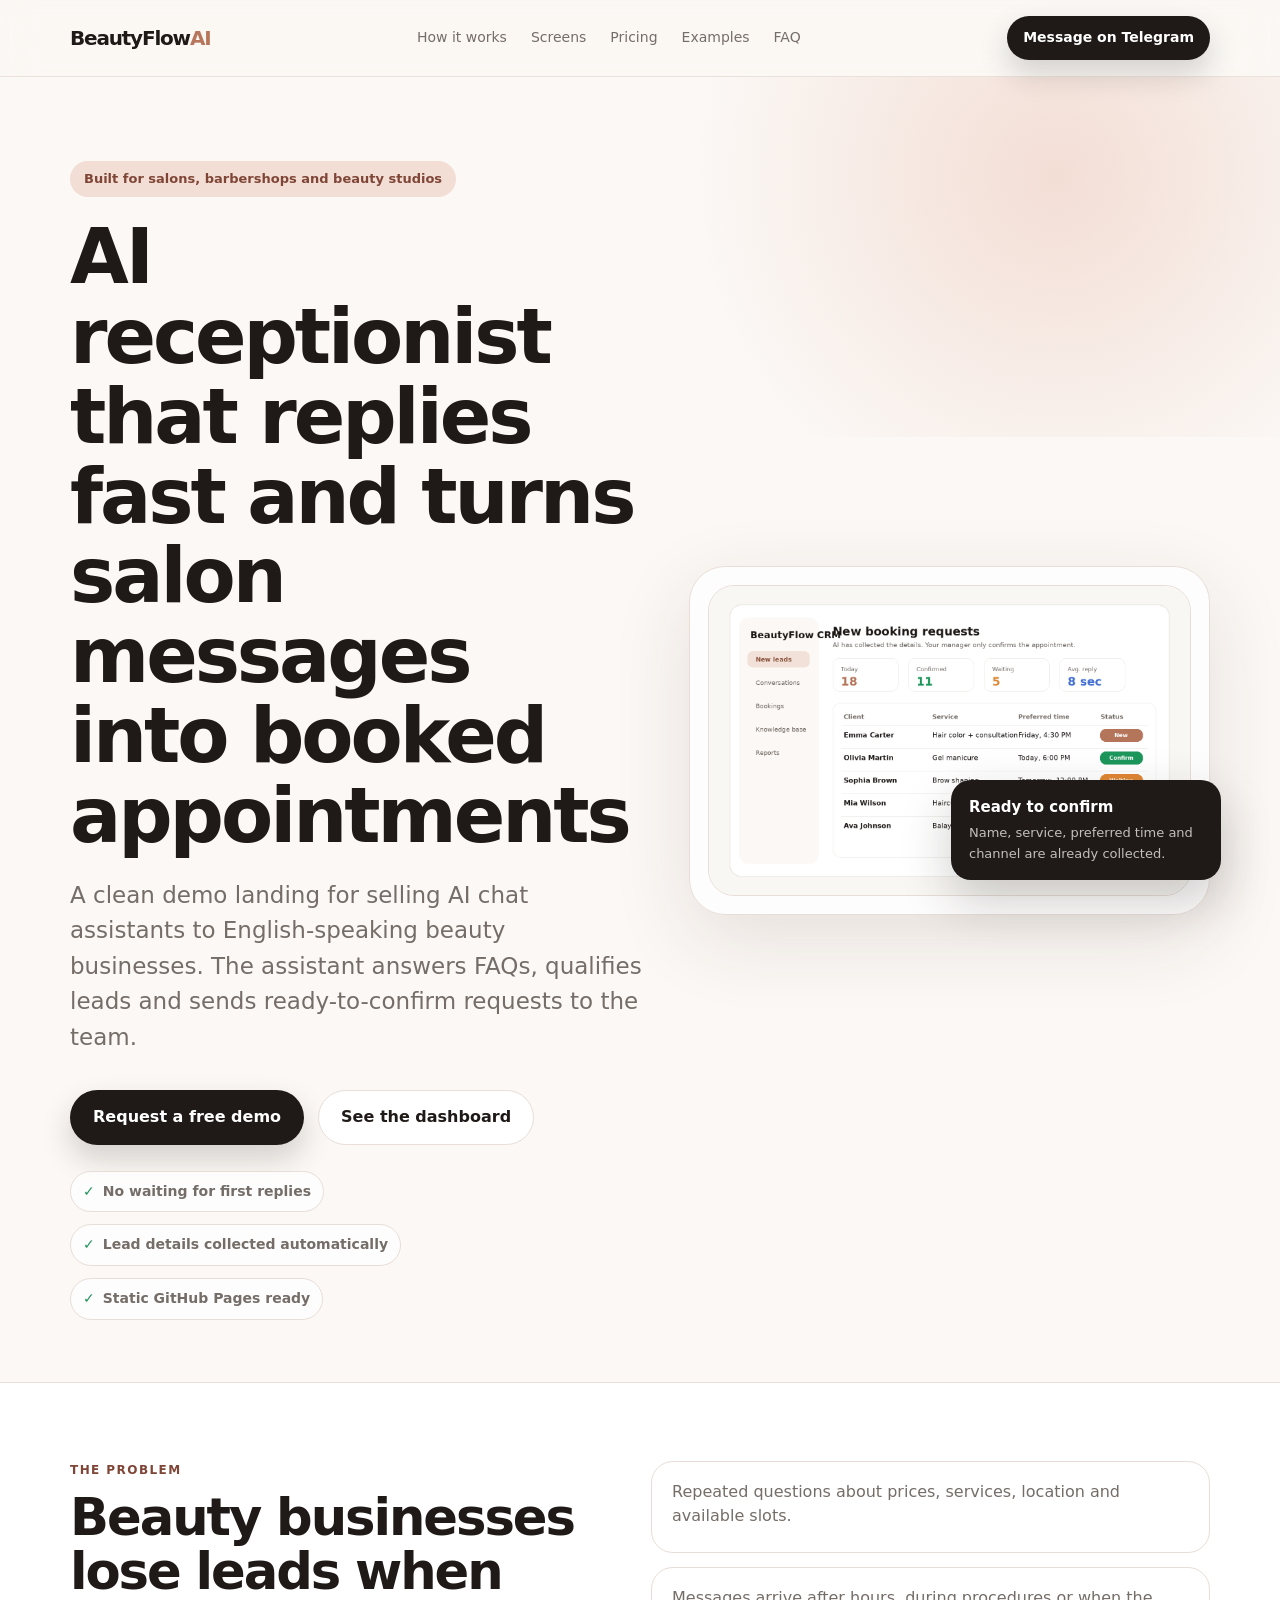
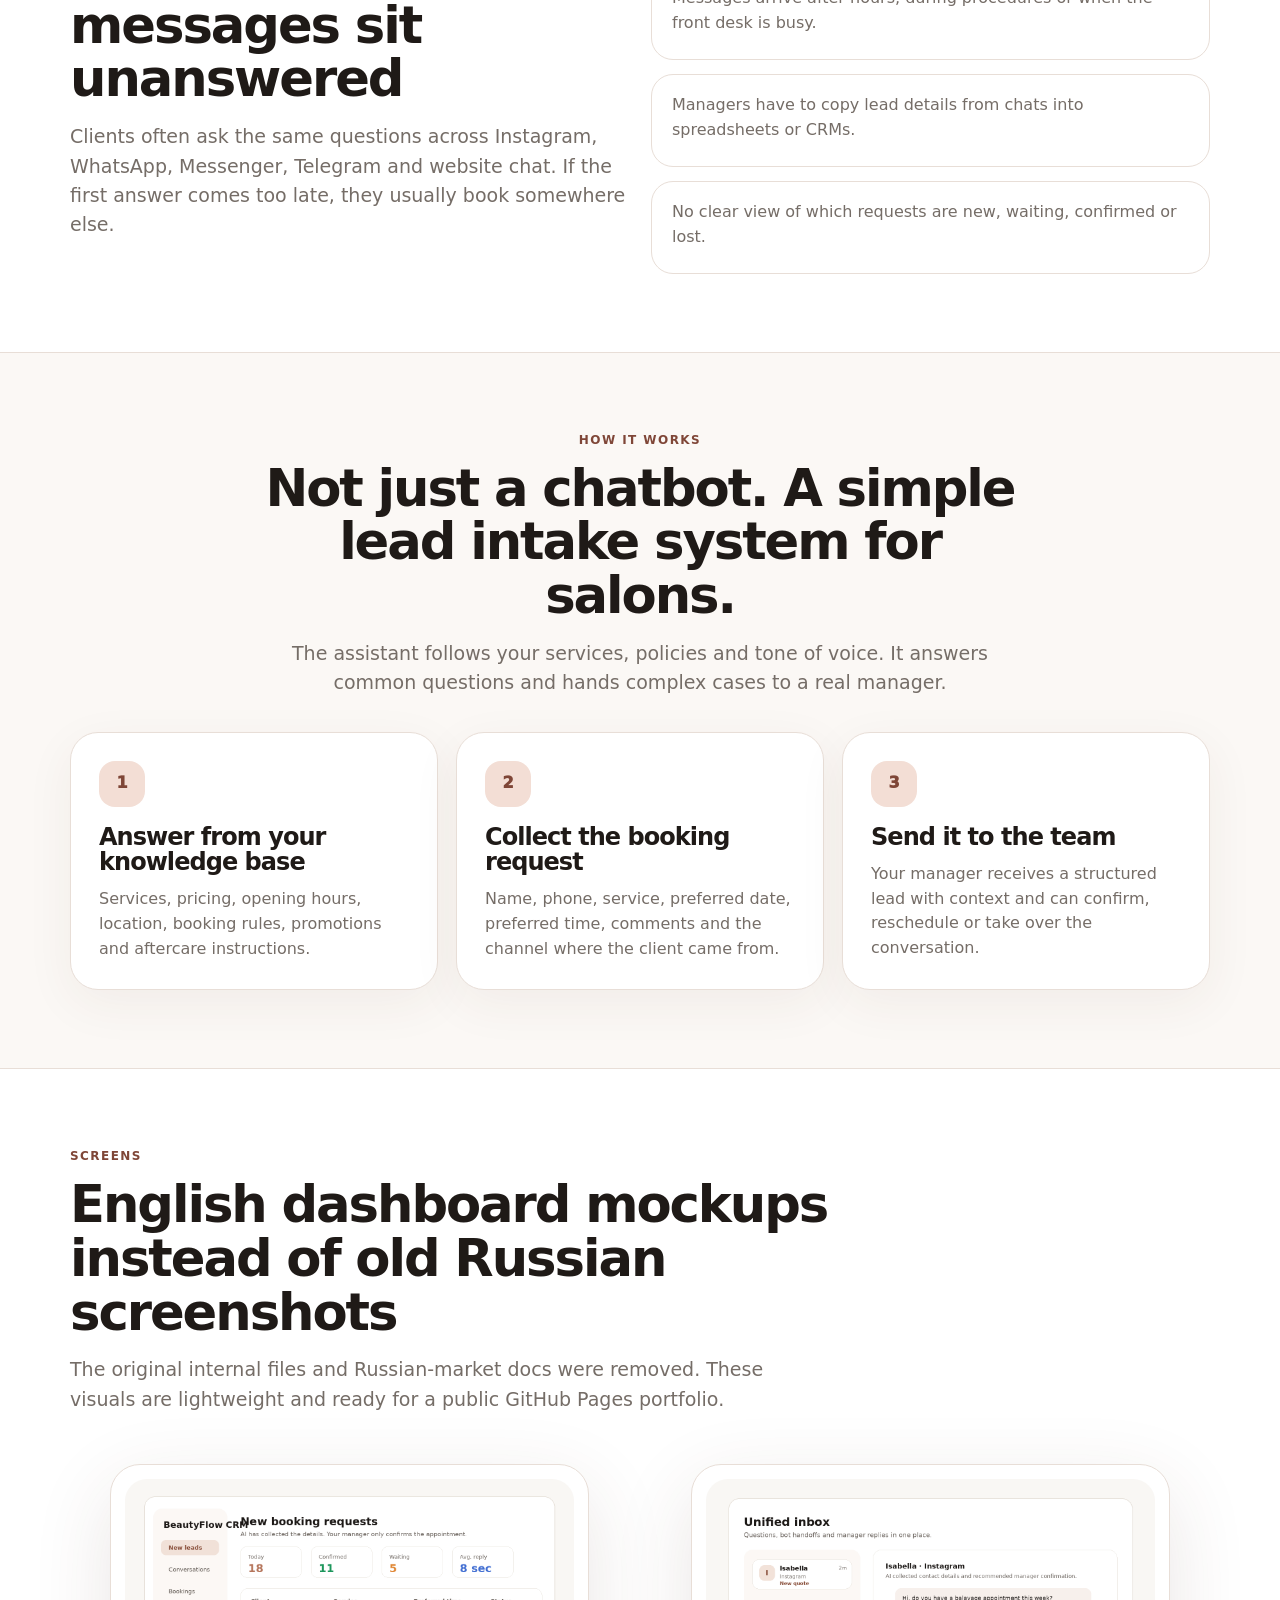
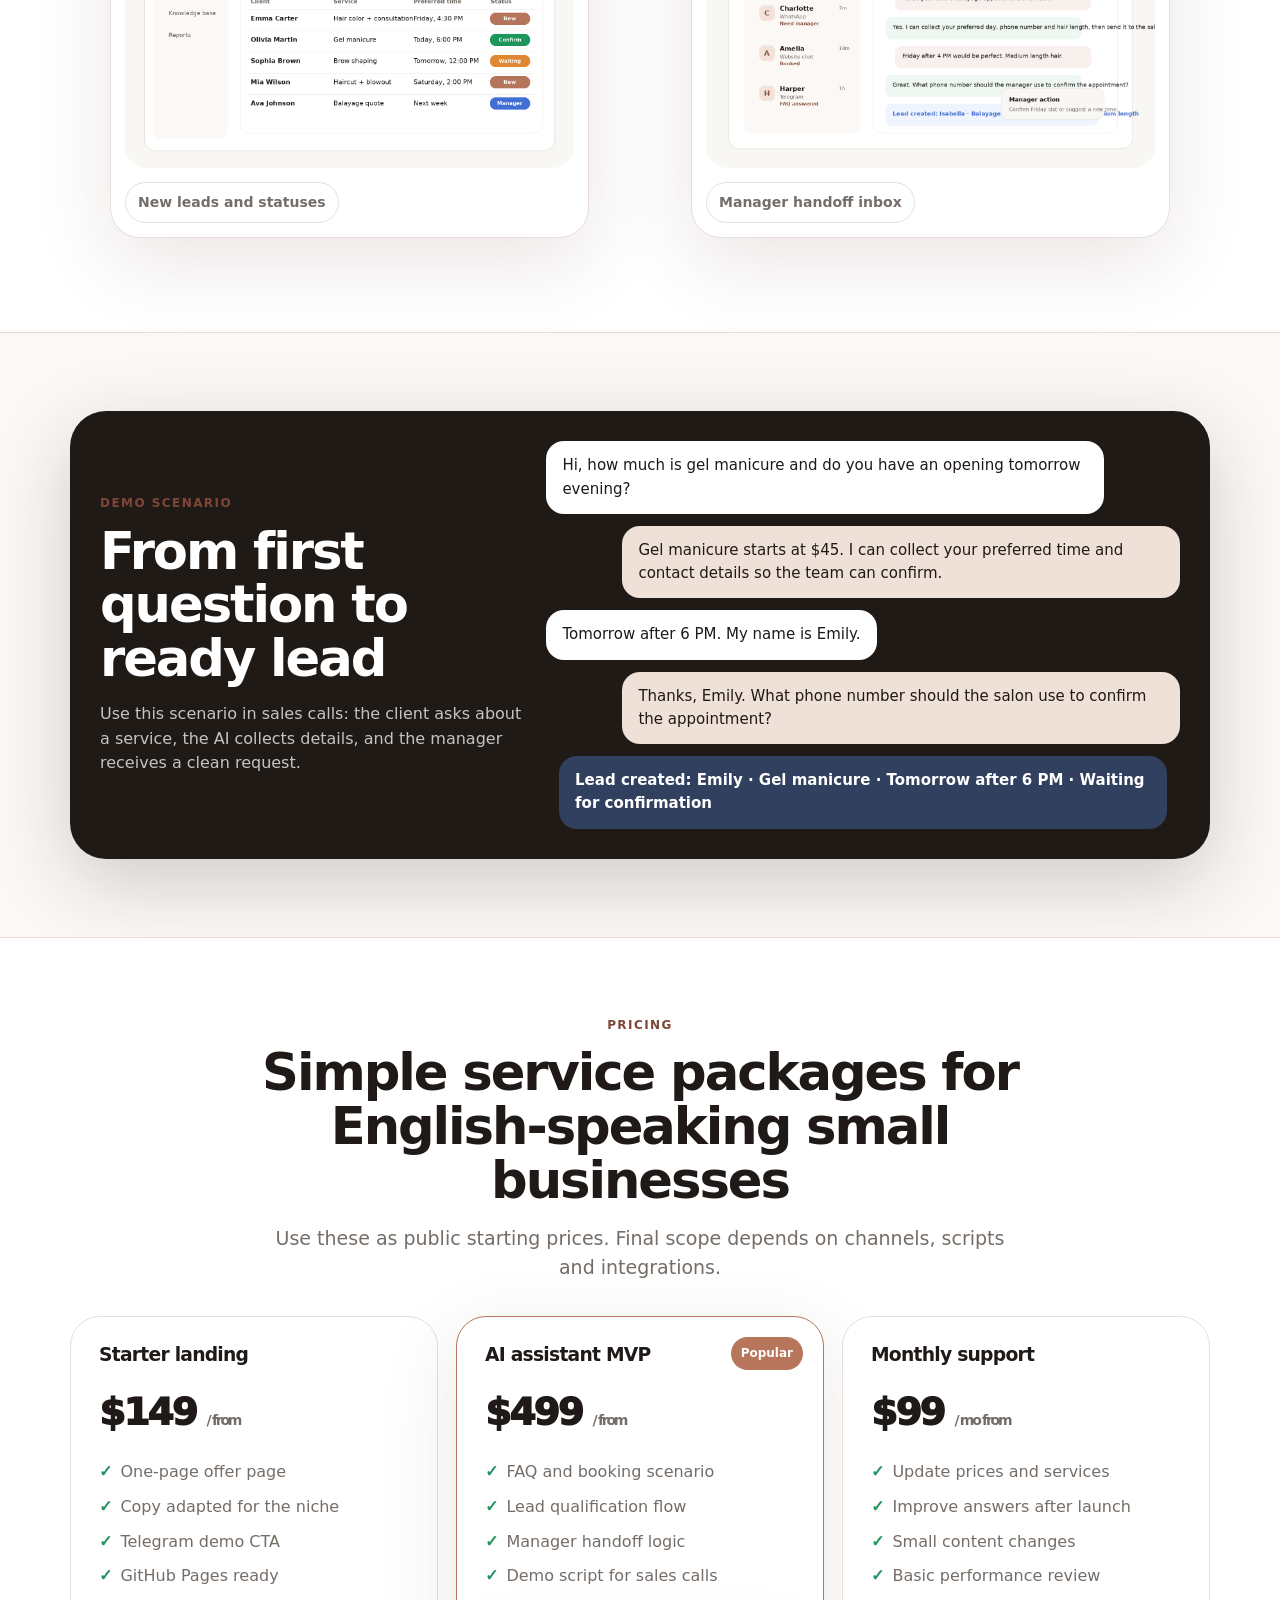
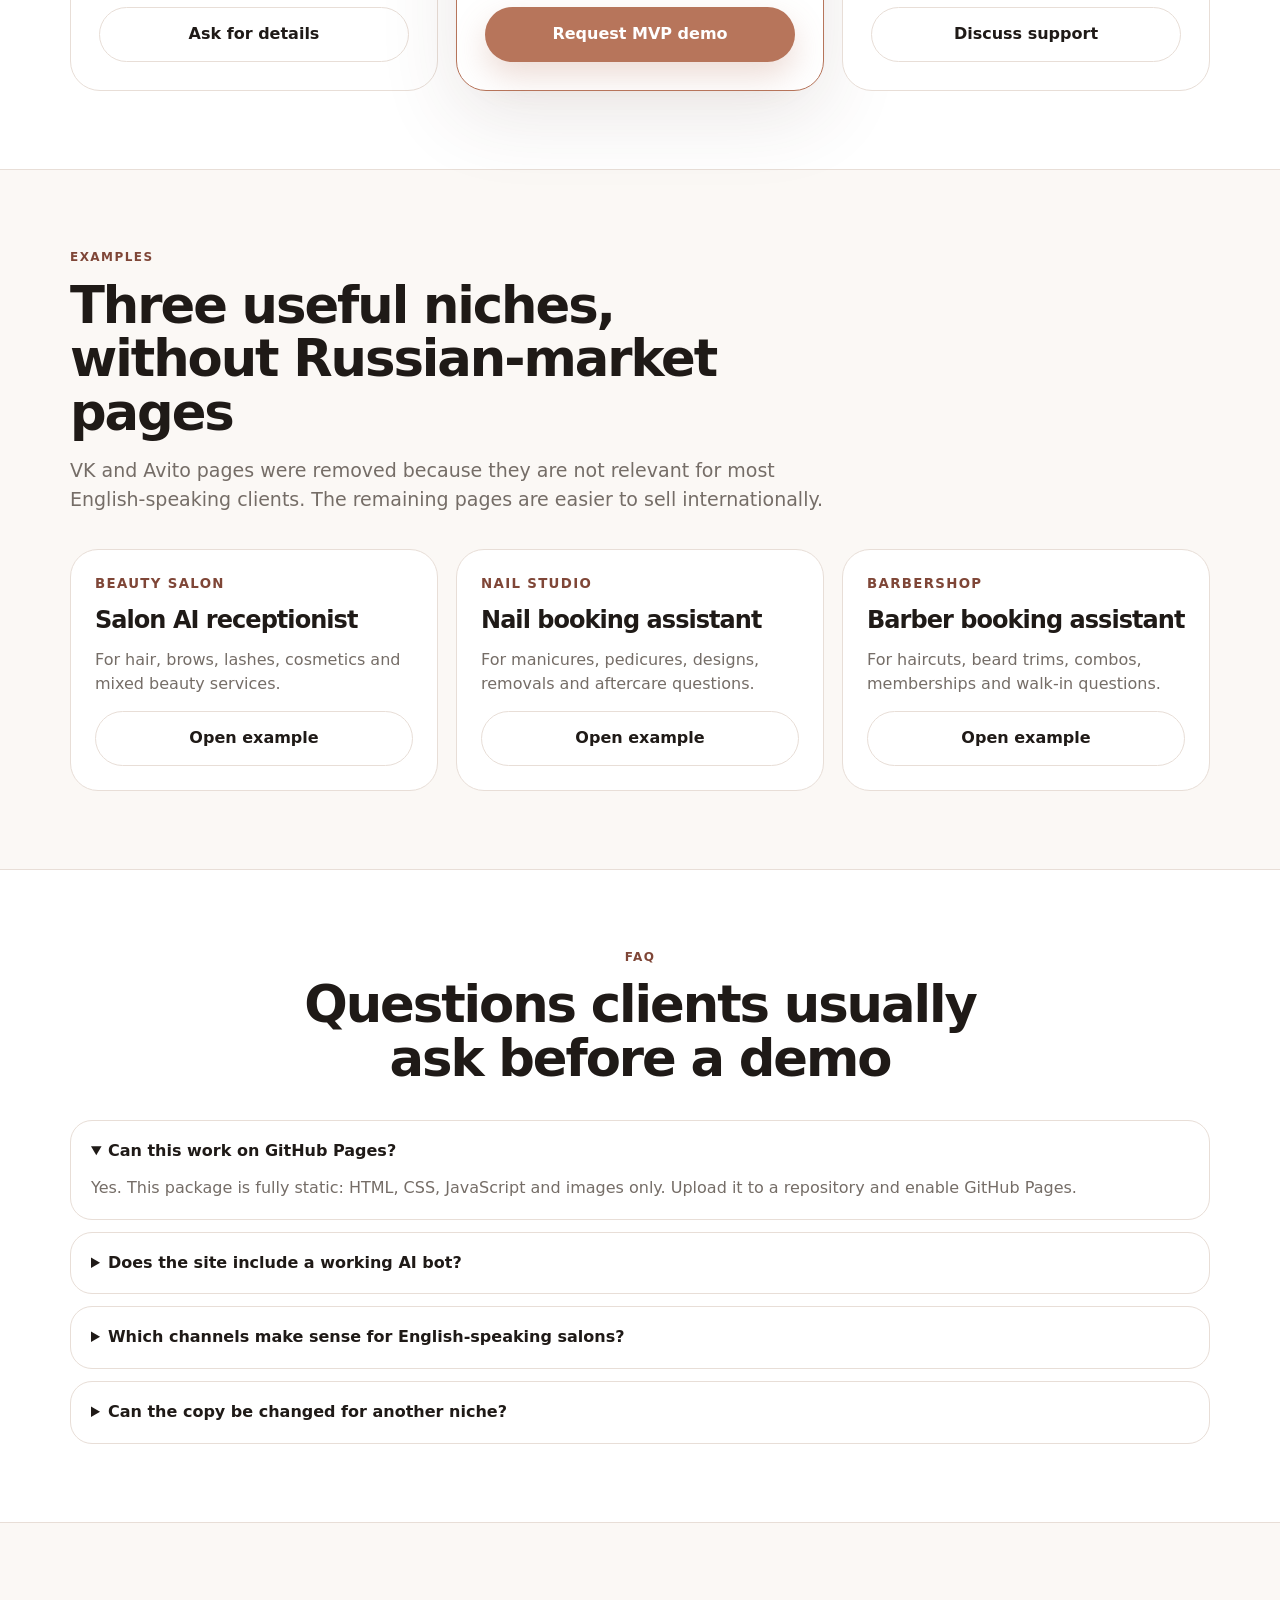
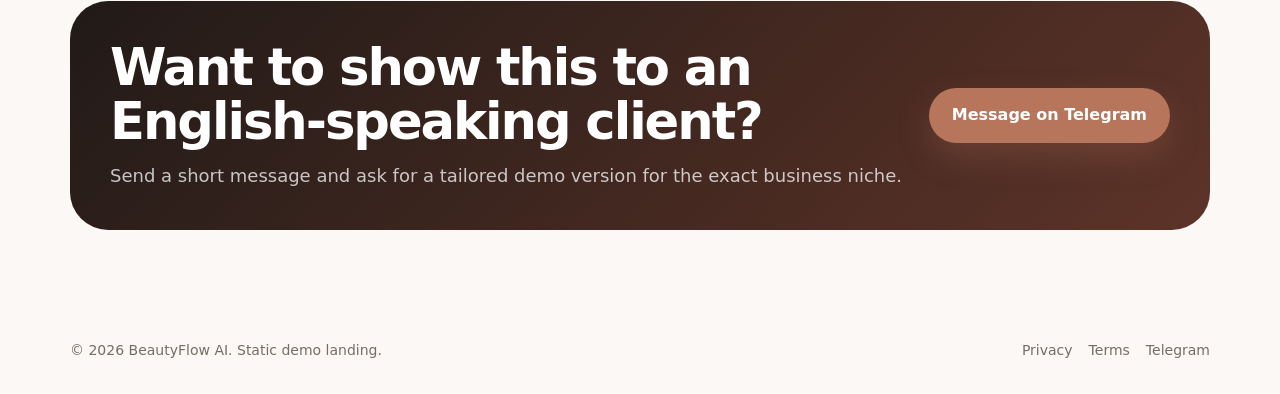
==== index.html @ d97b9e71 "Add files via upload" ====
<!doctype html>
<html lang="en">
<head>
  <meta charset="utf-8" />
  <meta name="viewport" content="width=device-width, initial-scale=1" />
  <title>AI Receptionist for Beauty Salons | BeautyFlow AI</title>
  <meta name="description" content="English landing page for an AI receptionist that replies to salon clients, collects booking details and sends structured leads to the team." />
  <meta property="og:title" content="AI Receptionist for Beauty Salons | BeautyFlow AI" />
  <meta property="og:description" content="English landing page for an AI receptionist that replies to salon clients, collects booking details and sends structured leads to the team." />
  <meta property="og:type" content="website" />
  <meta property="og:image" content="assets/dashboard-leads.png" />
  <link rel="stylesheet" href="styles.css" />
</head>
<body>
<a class="skip-link" href="#main">Skip to content</a>
<header class="site-header">
  <div class="container header-inner">
    <a class="logo" href="index.html">BeautyFlow<span>AI</span></a>
    <nav class="main-nav" data-nav aria-label="Main navigation">
      <a href="index.html#how">How it works</a>
      <a href="index.html#screens">Screens</a>
      <a href="index.html#pricing">Pricing</a>
      <a href="index.html#niches">Examples</a>
      <a href="index.html#faq">FAQ</a>
    </nav>
    <a class="button button-small button-primary" href="https://t.me/r1mans" target="_blank" rel="noreferrer">Message on Telegram</a>
    <button class="mobile-menu" type="button" data-menu-button aria-expanded="false">Menu</button>
  </div>
</header>
<main id="main">
  <section class="hero">
    <div class="container hero-grid">
      <div>
        <div class="eyebrow">Built for salons, barbershops and beauty studios</div>
        <h1>AI receptionist that replies fast and turns salon messages into booked appointments</h1>
        <p class="lead">A clean demo landing for selling AI chat assistants to English-speaking beauty businesses. The assistant answers FAQs, qualifies leads and sends ready-to-confirm requests to the team.</p>
        <div class="hero-actions">
          <a class="button button-primary" href="https://t.me/r1mans" target="_blank" rel="noreferrer">Request a free demo</a>
          <a class="button button-secondary" href="#screens">See the dashboard</a>
        </div>
        <div class="trust-row" aria-label="Key benefits">
          <span class="pill"><span class="check">✓</span> No waiting for first replies</span>
          <span class="pill"><span class="check">✓</span> Lead details collected automatically</span>
          <span class="pill"><span class="check">✓</span> Static GitHub Pages ready</span>
        </div>
      </div>
      <div class="hero-card">
        <img src="assets/dashboard-leads.png" alt="English dashboard with salon booking requests" />
        <div class="floating-note"><strong>Ready to confirm</strong><span>Name, service, preferred time and channel are already collected.</span></div>
      </div>
    </div>
  </section>

  <section class="section section-alt" id="problem">
    <div class="container grid-2">
      <div class="section-head">
        <div class="section-kicker">The problem</div>
        <h2>Beauty businesses lose leads when messages sit unanswered</h2>
        <p>Clients often ask the same questions across Instagram, WhatsApp, Messenger, Telegram and website chat. If the first answer comes too late, they usually book somewhere else.</p>
      </div>
      <ul class="problem-list">
        <li>Repeated questions about prices, services, location and available slots.</li>
        <li>Messages arrive after hours, during procedures or when the front desk is busy.</li>
        <li>Managers have to copy lead details from chats into spreadsheets or CRMs.</li>
        <li>No clear view of which requests are new, waiting, confirmed or lost.</li>
      </ul>
    </div>
  </section>

  <section class="section" id="how">
    <div class="container">
      <div class="section-head center">
        <div class="section-kicker">How it works</div>
        <h2>Not just a chatbot. A simple lead intake system for salons.</h2>
        <p>The assistant follows your services, policies and tone of voice. It answers common questions and hands complex cases to a real manager.</p>
      </div>
      <div class="grid-3">
        <article class="card"><div class="icon">1</div><h3>Answer from your knowledge base</h3><p>Services, pricing, opening hours, location, booking rules, promotions and aftercare instructions.</p></article>
        <article class="card"><div class="icon">2</div><h3>Collect the booking request</h3><p>Name, phone, service, preferred date, preferred time, comments and the channel where the client came from.</p></article>
        <article class="card"><div class="icon">3</div><h3>Send it to the team</h3><p>Your manager receives a structured lead with context and can confirm, reschedule or take over the conversation.</p></article>
      </div>
    </div>
  </section>

  <section class="section section-alt" id="screens">
    <div class="container">
      <div class="section-head">
        <div class="section-kicker">Screens</div>
        <h2>English dashboard mockups instead of old Russian screenshots</h2>
        <p>The original internal files and Russian-market docs were removed. These visuals are lightweight and ready for a public GitHub Pages portfolio.</p>
      </div>
      <div class="screens">
        <figure class="screen-card"><img src="assets/dashboard-leads.png" alt="Booking requests dashboard"><figcaption class="pill" style="margin-top:14px">New leads and statuses</figcaption></figure>
        <figure class="screen-card"><img src="assets/dashboard-inbox.png" alt="Unified inbox dashboard"><figcaption class="pill" style="margin-top:14px">Manager handoff inbox</figcaption></figure>
      </div>
    </div>
  </section>

  <section class="section">
    <div class="container demo-box">
      <div>
        <div class="section-kicker">Demo scenario</div>
        <h2>From first question to ready lead</h2>
        <p style="color:rgba(255,255,255,.74);margin-top:16px">Use this scenario in sales calls: the client asks about a service, the AI collects details, and the manager receives a clean request.</p>
      </div>
      <div class="chat" aria-label="Example conversation">
        <div class="bubble client">Hi, how much is gel manicure and do you have an opening tomorrow evening?</div>
        <div class="bubble bot">Gel manicure starts at $45. I can collect your preferred time and contact details so the team can confirm.</div>
        <div class="bubble client">Tomorrow after 6 PM. My name is Emily.</div>
        <div class="bubble bot">Thanks, Emily. What phone number should the salon use to confirm the appointment?</div>
        <div class="bubble system">Lead created: Emily · Gel manicure · Tomorrow after 6 PM · Waiting for confirmation</div>
      </div>
    </div>
  </section>

  <section class="section section-alt" id="pricing">
    <div class="container">
      <div class="section-head center"><div class="section-kicker">Pricing</div><h2>Simple service packages for English-speaking small businesses</h2><p>Use these as public starting prices. Final scope depends on channels, scripts and integrations.</p></div>
      <div class="pricing">
        <article class="price-card"><h3>Starter landing</h3><div class="price">$149 <small>/ from</small></div><ul class="feature-list"><li>One-page offer page</li><li>Copy adapted for the niche</li><li>Telegram demo CTA</li><li>GitHub Pages ready</li></ul><a class="button button-secondary" href="https://t.me/r1mans" target="_blank" rel="noreferrer">Ask for details</a></article>
        <article class="price-card featured"><span class="tag">Popular</span><h3>AI assistant MVP</h3><div class="price">$499 <small>/ from</small></div><ul class="feature-list"><li>FAQ and booking scenario</li><li>Lead qualification flow</li><li>Manager handoff logic</li><li>Demo script for sales calls</li></ul><a class="button button-accent" href="https://t.me/r1mans" target="_blank" rel="noreferrer">Request MVP demo</a></article>
        <article class="price-card"><h3>Monthly support</h3><div class="price">$99 <small>/ mo from</small></div><ul class="feature-list"><li>Update prices and services</li><li>Improve answers after launch</li><li>Small content changes</li><li>Basic performance review</li></ul><a class="button button-secondary" href="https://t.me/r1mans" target="_blank" rel="noreferrer">Discuss support</a></article>
      </div>
    </div>
  </section>

  <section class="section" id="niches">
    <div class="container">
      <div class="section-head"><div class="section-kicker">Examples</div><h2>Three useful niches, without Russian-market pages</h2><p>VK and Avito pages were removed because they are not relevant for most English-speaking clients. The remaining pages are easier to sell internationally.</p></div>
      <div class="niche-list">
        <a class="niche" href="beauty-salon-bot/"><small>Beauty salon</small><h3>Salon AI receptionist</h3><p>For hair, brows, lashes, cosmetics and mixed beauty services.</p><span class="button button-secondary">Open example</span></a>
        <a class="niche" href="manicure-bot/"><small>Nail studio</small><h3>Nail booking assistant</h3><p>For manicures, pedicures, designs, removals and aftercare questions.</p><span class="button button-secondary">Open example</span></a>
        <a class="niche" href="barbershop-bot/"><small>Barbershop</small><h3>Barber booking assistant</h3><p>For haircuts, beard trims, combos, memberships and walk-in questions.</p><span class="button button-secondary">Open example</span></a>
      </div>
    </div>
  </section>

  <section class="section section-alt" id="faq">
    <div class="container">
      <div class="section-head center"><div class="section-kicker">FAQ</div><h2>Questions clients usually ask before a demo</h2></div>
      <div class="faq">
        <details open><summary>Can this work on GitHub Pages?</summary><p>Yes. This package is fully static: HTML, CSS, JavaScript and images only. Upload it to a repository and enable GitHub Pages.</p></details>
        <details><summary>Does the site include a working AI bot?</summary><p>No. This is a public landing/demo site for selling or presenting the service. The actual bot backend should be connected separately.</p></details>
        <details><summary>Which channels make sense for English-speaking salons?</summary><p>Instagram, WhatsApp, Facebook Messenger, website chat and Telegram. Local channels can be added if a specific market needs them.</p></details>
        <details><summary>Can the copy be changed for another niche?</summary><p>Yes. The structure is ready for other appointment-based businesses such as spas, clinics, fitness studios or pet grooming.</p></details>
      </div>
    </div>
  </section>

  <section class="section" id="contact">
    <div class="container contact-card">
      <div><h2>Want to show this to an English-speaking client?</h2><p>Send a short message and ask for a tailored demo version for the exact business niche.</p></div>
      <a class="button button-accent" href="https://t.me/r1mans" target="_blank" rel="noreferrer">Message on Telegram</a>
    </div>
  </section>
</main>
<footer class="site-footer">
  <div class="container footer-inner">
    <div>© 2026 BeautyFlow AI. Static demo landing.</div>
    <nav class="footer-links" aria-label="Footer navigation">
      <a href="privacy.html">Privacy</a>
      <a href="terms.html">Terms</a>
      <a href="https://t.me/r1mans" target="_blank" rel="noreferrer">Telegram</a>
    </nav>
  </div>
</footer>
<button class="back-top" type="button" data-back-top aria-label="Back to top">↑</button>
<script src="script.js"></script>
</body>
</html>
---- styles.css ----
/* BeautyFlow AI — static GitHub Pages version */
:root{
  --bg:#fbf8f5;
  --paper:#ffffff;
  --paper-soft:#fff7f2;
  --ink:#1f1a17;
  --muted:#756d67;
  --line:#e8ded7;
  --accent:#b7755b;
  --accent-dark:#7f4637;
  --accent-soft:#f3ded5;
  --green:#23945f;
  --blue:#416ed2;
  --shadow:0 24px 80px rgba(80,52,38,.12);
  --radius:28px;
  --container:1140px;
}
*{box-sizing:border-box}
html{scroll-behavior:smooth}
body{margin:0;font-family:Inter,ui-sans-serif,system-ui,-apple-system,BlinkMacSystemFont,"Segoe UI",Arial,sans-serif;background:var(--bg);color:var(--ink);line-height:1.55;text-rendering:optimizeLegibility}
a{color:inherit;text-decoration:none} img{max-width:100%;display:block} p{margin:0} h1,h2,h3{margin:0;line-height:1.05;letter-spacing:-.04em} ul{margin:0;padding:0;list-style:none}.container{width:min(var(--container),calc(100% - 40px));margin:0 auto}.skip-link{position:absolute;left:-999px;top:12px;background:var(--ink);color:#fff;padding:10px 14px;border-radius:12px;z-index:100}.skip-link:focus{left:16px}.site-header{position:sticky;top:0;z-index:50;background:rgba(251,248,245,.82);backdrop-filter:blur(16px);border-bottom:1px solid rgba(232,222,215,.9)}.header-inner{height:76px;display:flex;align-items:center;justify-content:space-between;gap:20px}.logo{font-weight:900;font-size:20px;letter-spacing:-.06em}.logo span{color:var(--accent)}.main-nav{display:flex;align-items:center;gap:24px;color:var(--muted);font-size:14px}.main-nav a:hover{color:var(--ink)}.button{display:inline-flex;align-items:center;justify-content:center;gap:9px;border-radius:999px;padding:14px 22px;font-weight:800;border:1px solid transparent;transition:.2s ease;cursor:pointer;white-space:nowrap}.button-primary{background:var(--ink);color:#fff;box-shadow:0 14px 30px rgba(31,26,23,.18)}.button-primary:hover{transform:translateY(-2px);box-shadow:0 18px 40px rgba(31,26,23,.22)}.button-secondary{background:var(--paper);color:var(--ink);border-color:var(--line)}.button-secondary:hover{border-color:#d5c5ba;transform:translateY(-2px)}.button-accent{background:var(--accent);color:#fff;box-shadow:0 14px 32px rgba(183,117,91,.25)}.button-accent:hover{transform:translateY(-2px);box-shadow:0 18px 42px rgba(183,117,91,.3)}.button-small{padding:10px 15px;font-size:14px}.mobile-menu{display:none;background:none;border:0;font-weight:800;color:var(--ink)}.hero{padding:84px 0 62px;position:relative;overflow:hidden}.hero:before{content:"";position:absolute;inset:-160px -20% auto 45%;height:520px;background:radial-gradient(circle,var(--accent-soft),transparent 66%);z-index:-1}.hero-grid{display:grid;grid-template-columns:1.05fr .95fr;gap:44px;align-items:center}.eyebrow{display:inline-flex;align-items:center;gap:8px;padding:8px 14px;border-radius:999px;background:var(--accent-soft);color:var(--accent-dark);font-weight:850;font-size:13px;margin-bottom:20px}.hero h1{font-size:clamp(42px,6vw,76px);max-width:860px}.hero h1 em{font-style:normal;color:var(--accent)}.lead{font-size:clamp(18px,2.1vw,23px);color:var(--muted);margin-top:22px;max-width:680px}.hero-actions{display:flex;gap:14px;flex-wrap:wrap;margin-top:34px}.trust-row{display:flex;gap:12px;flex-wrap:wrap;margin-top:26px}.pill{display:inline-flex;align-items:center;gap:8px;padding:9px 12px;border-radius:999px;background:rgba(255,255,255,.8);border:1px solid var(--line);color:var(--muted);font-size:14px;font-weight:700}.check{color:var(--green);font-weight:900}.hero-card{background:rgba(255,255,255,.78);border:1px solid var(--line);border-radius:36px;box-shadow:var(--shadow);padding:18px;position:relative}.hero-card img{border-radius:26px;border:1px solid var(--line)}.floating-note{position:absolute;right:-12px;bottom:34px;background:var(--ink);color:#fff;padding:16px 18px;border-radius:20px;box-shadow:0 20px 50px rgba(31,26,23,.22);max-width:270px}.floating-note strong{display:block;font-size:15px;margin-bottom:4px}.floating-note span{display:block;font-size:13px;color:rgba(255,255,255,.72)}.section{padding:78px 0}.section-alt{background:#fff;border-block:1px solid var(--line)}.section-head{max-width:760px;margin-bottom:34px}.section-head.center{text-align:center;margin-left:auto;margin-right:auto}.section-kicker{font-weight:900;color:var(--accent-dark);text-transform:uppercase;letter-spacing:.12em;font-size:12px;margin-bottom:12px}.section h2{font-size:clamp(32px,4vw,52px)}.section-head p{color:var(--muted);font-size:19px;margin-top:16px}.grid-3{display:grid;grid-template-columns:repeat(3,1fr);gap:18px}.grid-2{display:grid;grid-template-columns:repeat(2,1fr);gap:22px}.card{background:var(--paper);border:1px solid var(--line);border-radius:var(--radius);padding:28px;box-shadow:0 14px 50px rgba(80,52,38,.06)}.card h3{font-size:24px;margin-bottom:12px}.card p{color:var(--muted)}.icon{width:46px;height:46px;border-radius:16px;background:var(--accent-soft);display:grid;place-items:center;color:var(--accent-dark);font-weight:950;margin-bottom:18px}.problem-list{display:grid;gap:14px}.problem-list li{background:rgba(255,255,255,.75);border:1px solid var(--line);border-radius:22px;padding:18px 20px;color:var(--muted)}.steps{counter-reset:step;display:grid;gap:16px}.step{counter-increment:step;display:grid;grid-template-columns:58px 1fr;gap:18px;align-items:start;background:#fff;border:1px solid var(--line);border-radius:26px;padding:22px}.step:before{content:counter(step,decimal-leading-zero);width:58px;height:58px;border-radius:20px;background:var(--ink);color:#fff;display:grid;place-items:center;font-weight:900}.screens{display:grid;grid-template-columns:1fr 1fr;gap:22px}.screen-card{background:#fff;border:1px solid var(--line);border-radius:30px;padding:14px;box-shadow:var(--shadow)}.screen-card img{border-radius:22px}.demo-box{background:#201a17;color:#fff;border-radius:36px;padding:30px;display:grid;grid-template-columns:.8fr 1.2fr;gap:24px;align-items:center;box-shadow:0 24px 80px rgba(31,26,23,.2)}.chat{display:grid;gap:12px}.bubble{max-width:88%;padding:13px 16px;border-radius:18px;font-size:15px}.bubble.client{background:#fff;color:var(--ink);justify-self:start}.bubble.bot{background:#efe0d8;color:var(--ink);justify-self:end}.bubble.system{background:#32405f;color:#fff;justify-self:center;max-width:96%;font-weight:800}.pricing{display:grid;grid-template-columns:repeat(3,1fr);gap:18px}.price-card{position:relative;background:#fff;border:1px solid var(--line);border-radius:30px;padding:28px;display:flex;flex-direction:column;gap:18px}.price-card.featured{border-color:var(--accent);box-shadow:var(--shadow)}.tag{position:absolute;top:20px;right:20px;background:var(--accent);color:#fff;border-radius:999px;padding:7px 10px;font-size:12px;font-weight:900}.price{font-size:38px;font-weight:950;letter-spacing:-.06em}.price small{font-size:14px;color:var(--muted);font-weight:800}.feature-list{display:grid;gap:10px;color:var(--muted)}.feature-list li{display:flex;gap:8px}.feature-list li:before{content:"✓";font-weight:950;color:var(--green)}.niche-list{display:grid;grid-template-columns:repeat(3,1fr);gap:18px}.niche{padding:24px;border-radius:28px;background:#fff;border:1px solid var(--line);display:flex;flex-direction:column;gap:14px}.niche small{color:var(--accent-dark);font-weight:900;text-transform:uppercase;letter-spacing:.1em}.niche h3{font-size:24px}.niche p{color:var(--muted);flex:1}.faq{display:grid;gap:12px}.faq details{background:#fff;border:1px solid var(--line);border-radius:22px;padding:18px 20px}.faq summary{font-weight:900;cursor:pointer}.faq p{color:var(--muted);margin-top:12px}.contact-card{background:linear-gradient(135deg,#211a17,#5d3328);color:#fff;border-radius:38px;padding:40px;display:grid;grid-template-columns:1fr auto;gap:24px;align-items:center;overflow:hidden}.contact-card p{color:rgba(255,255,255,.74);margin-top:14px;font-size:18px}.site-footer{padding:32px 0;color:var(--muted);font-size:14px}.footer-inner{display:flex;justify-content:space-between;gap:20px;flex-wrap:wrap}.footer-links{display:flex;gap:16px;flex-wrap:wrap}.back-top{position:fixed;right:18px;bottom:18px;width:44px;height:44px;border-radius:50%;background:var(--ink);color:#fff;border:0;display:none;place-items:center;font-weight:900;box-shadow:0 10px 28px rgba(31,26,23,.22);cursor:pointer}.back-top.is-visible{display:grid}.subpage-hero{padding:74px 0 50px}.subpage-grid{display:grid;grid-template-columns:1fr .9fr;gap:42px;align-items:center}.breadcrumbs{display:flex;gap:8px;align-items:center;color:var(--muted);font-size:14px;margin-bottom:18px}.breadcrumbs a{color:var(--accent-dark);font-weight:800}.metric-row{display:grid;grid-template-columns:repeat(3,1fr);gap:14px;margin-top:28px}.metric{background:#fff;border:1px solid var(--line);border-radius:22px;padding:18px}.metric strong{display:block;font-size:28px}.metric span{color:var(--muted);font-size:14px}.legal-document{max-width:850px;background:#fff;border:1px solid var(--line);border-radius:28px;margin:48px auto;padding:36px}.legal-document h1{font-size:42px;margin-bottom:18px}.legal-document h2{font-size:24px;margin-top:26px;margin-bottom:10px}.legal-document p,.legal-document li{color:var(--muted);margin-bottom:12px}.legal-document ul{list-style:disc;padding-left:22px}@media (max-width:900px){.main-nav{display:none;position:absolute;left:20px;right:20px;top:76px;background:#fff;border:1px solid var(--line);border-radius:24px;padding:18px;box-shadow:var(--shadow);flex-direction:column;align-items:flex-start}.main-nav.is-open{display:flex}.mobile-menu{display:block}.hero-grid,.subpage-grid,.demo-box,.contact-card{grid-template-columns:1fr}.grid-3,.pricing,.niche-list{grid-template-columns:1fr}.grid-2,.screens{grid-template-columns:1fr}.header-inner{height:68px}.floating-note{position:static;margin-top:14px;max-width:none}.metric-row{grid-template-columns:1fr}}@media (max-width:560px){.container{width:min(100% - 28px,var(--container))}.hero{padding-top:58px}.hero-actions,.button{width:100%}.button{padding:14px 18px}.section{padding:58px 0}.card,.price-card,.contact-card{padding:22px}.step{grid-template-columns:1fr}.step:before{width:46px;height:46px}.hero h1{font-size:40px}.contact-card{border-radius:28px}}
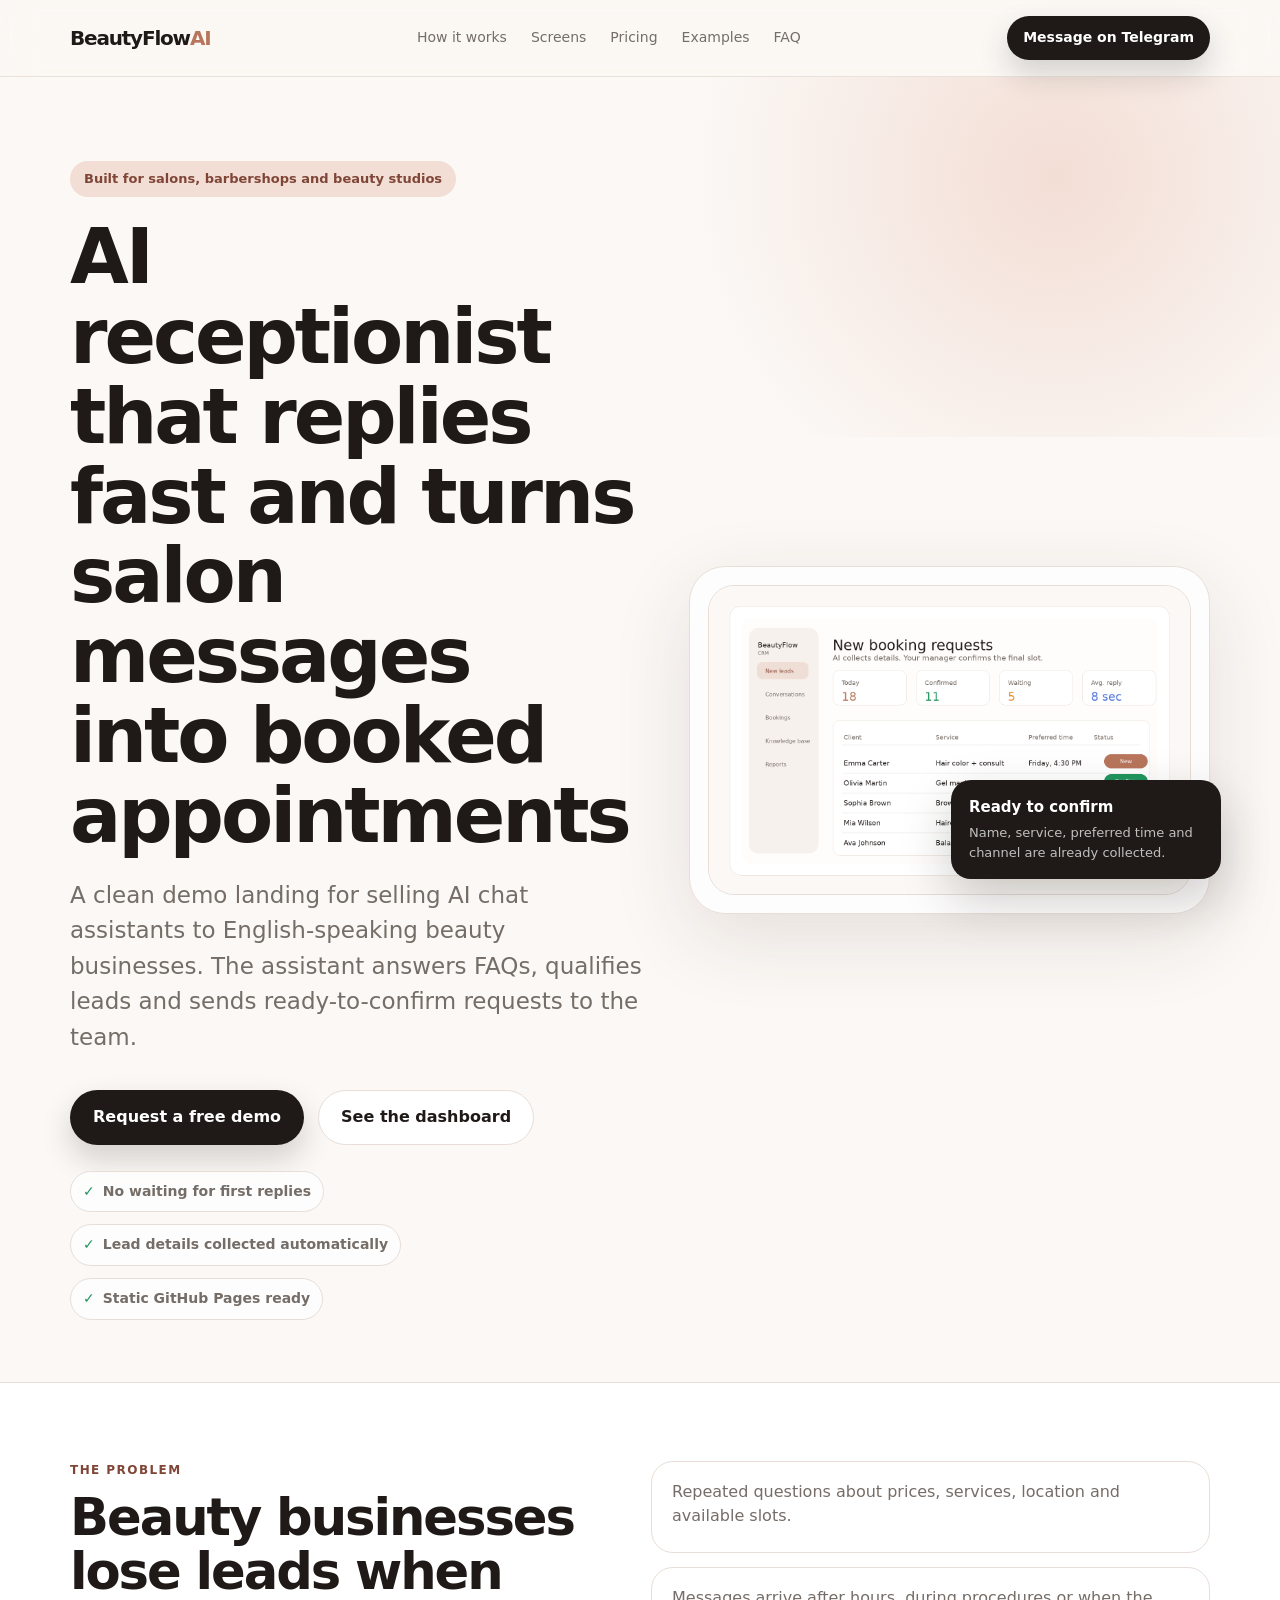
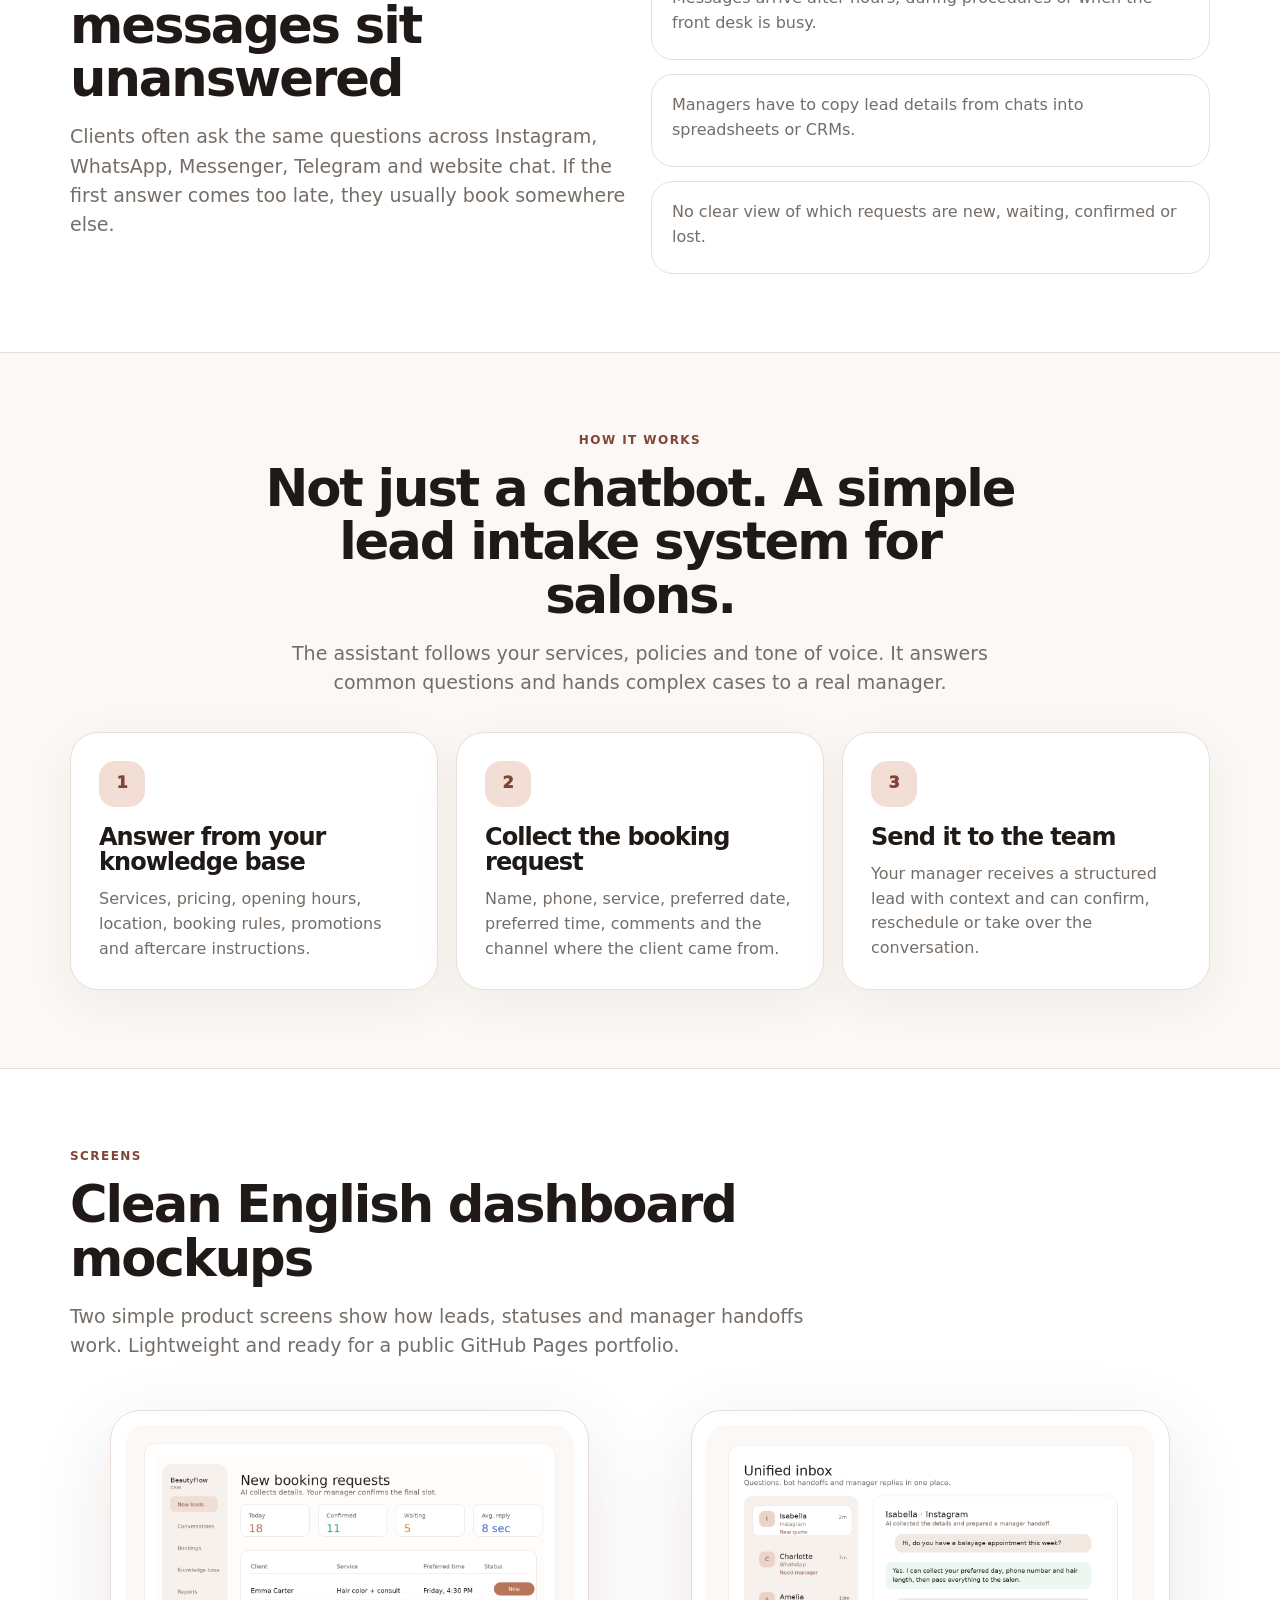
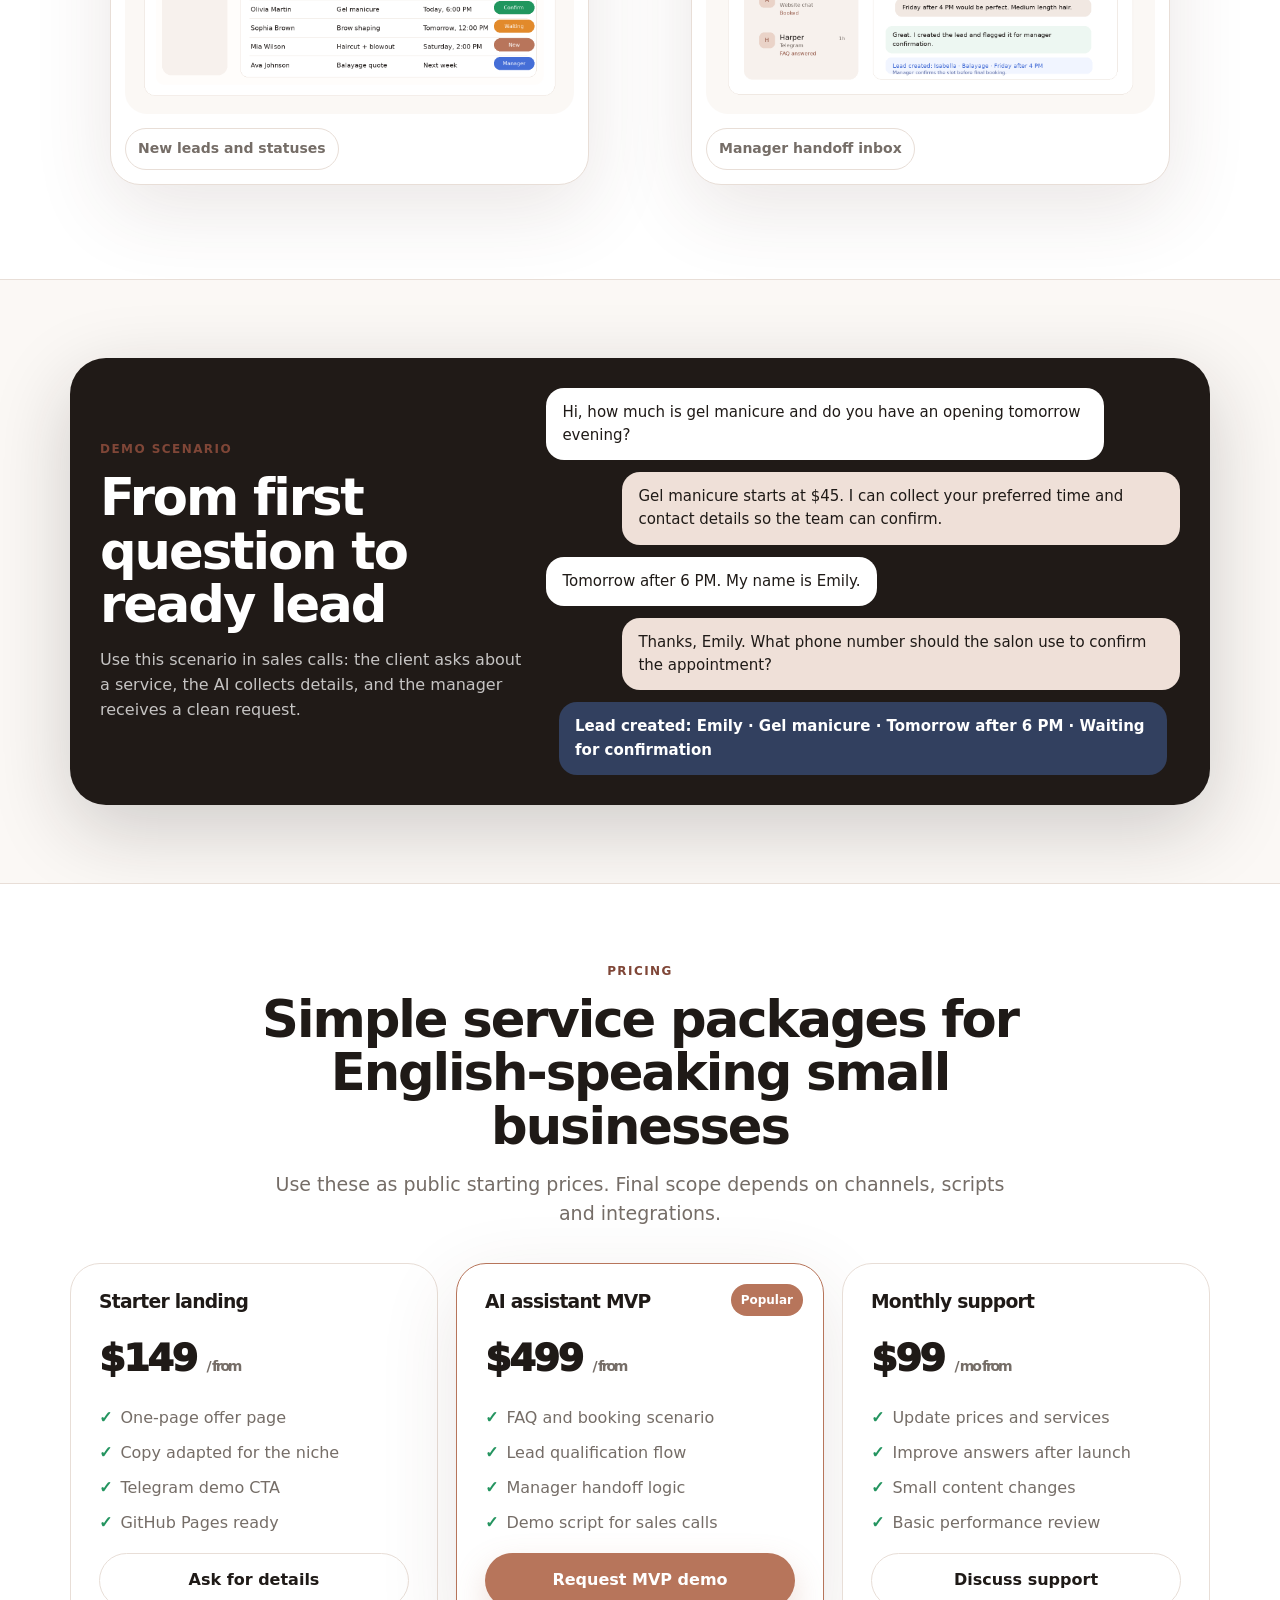
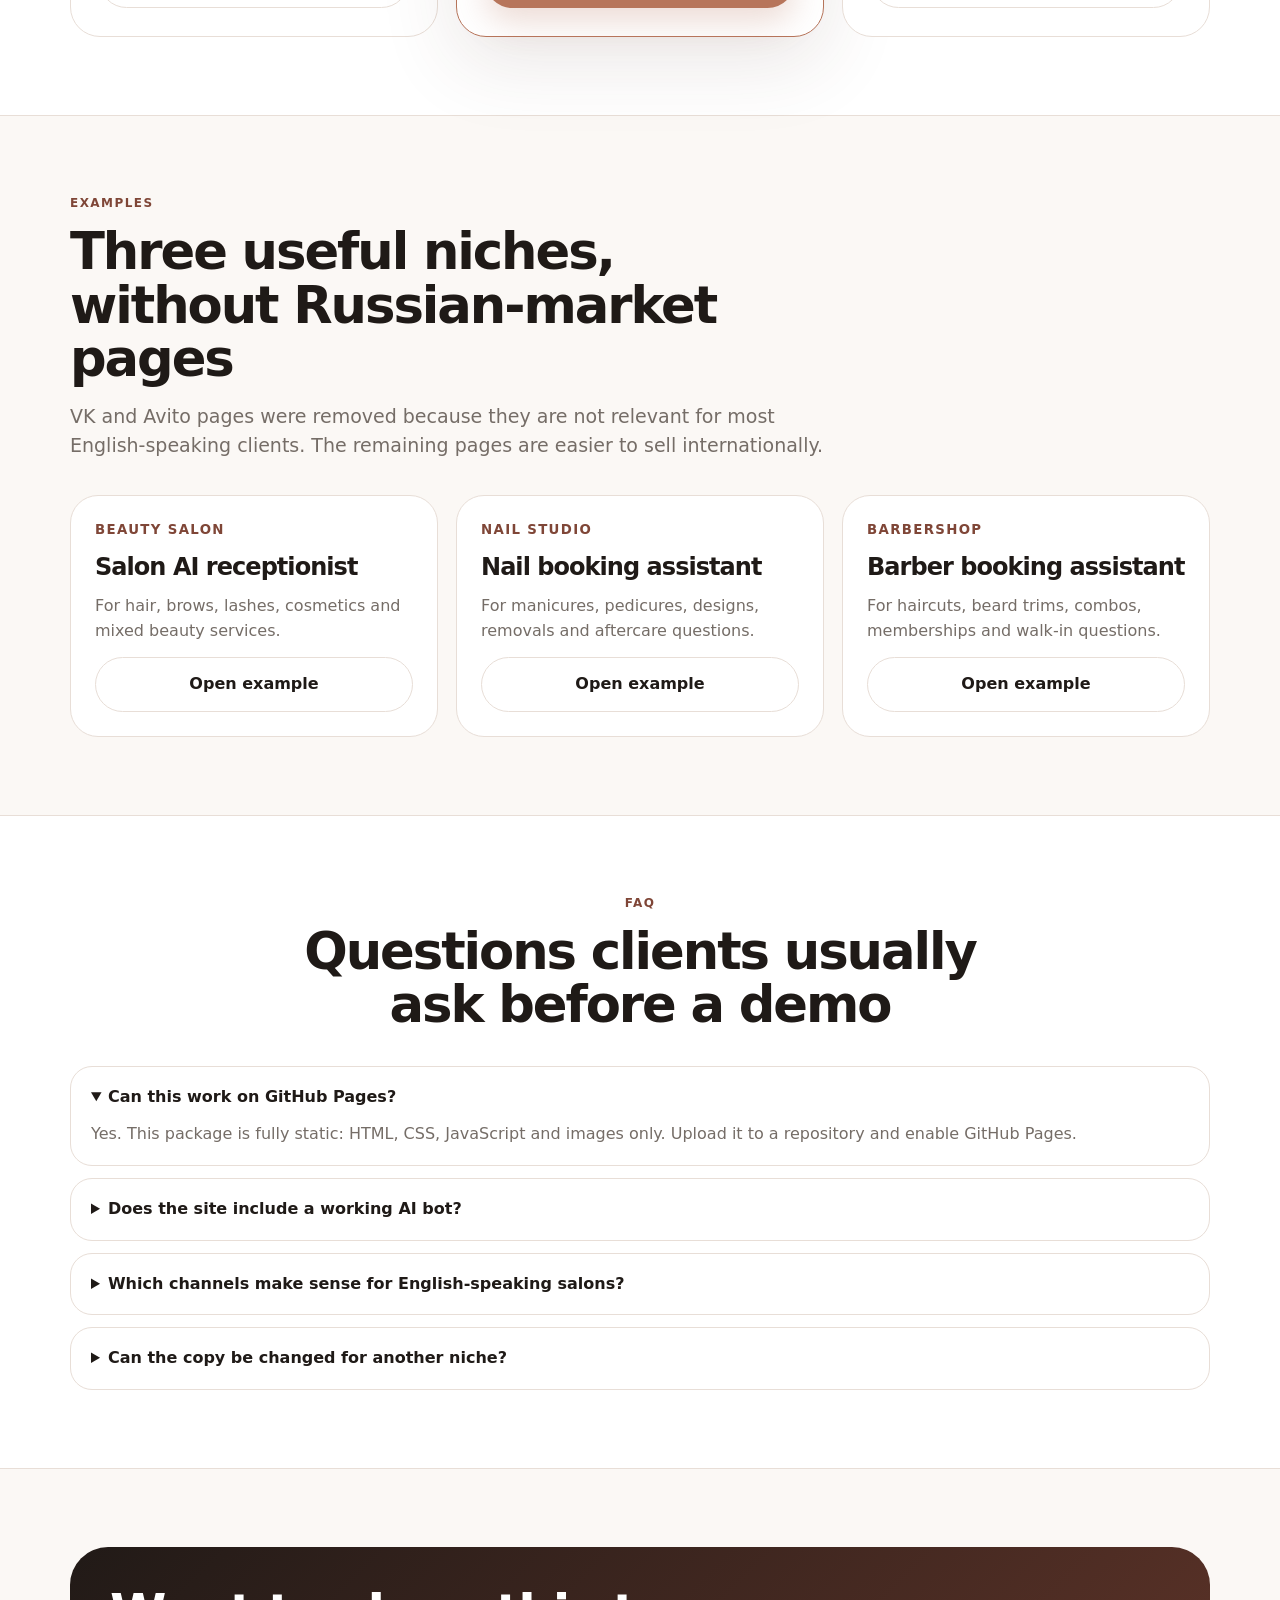
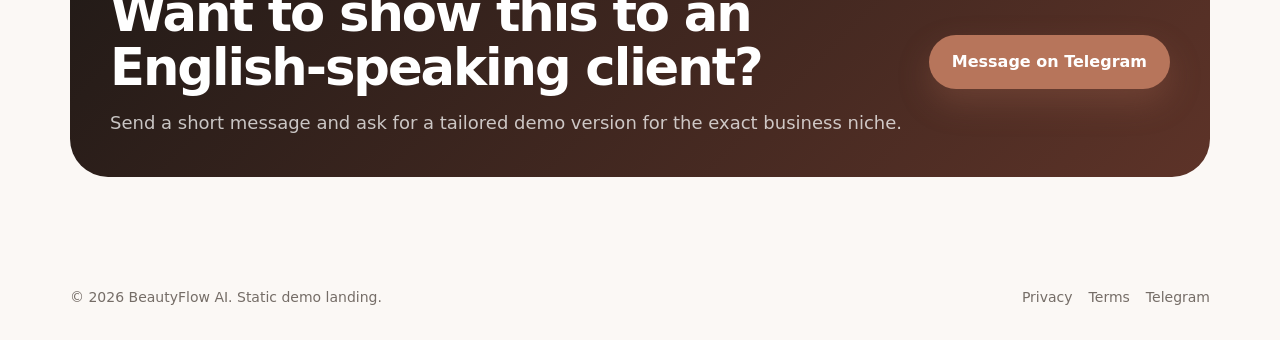
==== commit b0471d29: "Add files via upload" ====
--- a/index.html
+++ b/index.html
@@ -8,7 +8,7 @@
   <meta property="og:title" content="AI Receptionist for Beauty Salons | BeautyFlow AI" />
   <meta property="og:description" content="English landing page for an AI receptionist that replies to salon clients, collects booking details and sends structured leads to the team." />
   <meta property="og:type" content="website" />
-  <meta property="og:image" content="assets/dashboard-leads.png" />
+  <meta property="og:image" content="assets/dashboard-leads.png?v=4" />
   <link rel="stylesheet" href="styles.css" />
 </head>
 <body>
@@ -45,7 +45,7 @@
         </div>
       </div>
       <div class="hero-card">
-        <img src="assets/dashboard-leads.png" alt="English dashboard with salon booking requests" />
+        <img src="assets/dashboard-leads.png?v=4" alt="English dashboard with salon booking requests" />
         <div class="floating-note"><strong>Ready to confirm</strong><span>Name, service, preferred time and channel are already collected.</span></div>
       </div>
     </div>
@@ -86,12 +86,12 @@
     <div class="container">
       <div class="section-head">
         <div class="section-kicker">Screens</div>
-        <h2>English dashboard mockups instead of old Russian screenshots</h2>
-        <p>The original internal files and Russian-market docs were removed. These visuals are lightweight and ready for a public GitHub Pages portfolio.</p>
+        <h2>Clean English dashboard mockups</h2>
+        <p>Two simple product screens show how leads, statuses and manager handoffs work. Lightweight and ready for a public GitHub Pages portfolio.</p>
       </div>
       <div class="screens">
-        <figure class="screen-card"><img src="assets/dashboard-leads.png" alt="Booking requests dashboard"><figcaption class="pill" style="margin-top:14px">New leads and statuses</figcaption></figure>
-        <figure class="screen-card"><img src="assets/dashboard-inbox.png" alt="Unified inbox dashboard"><figcaption class="pill" style="margin-top:14px">Manager handoff inbox</figcaption></figure>
+        <figure class="screen-card"><img src="assets/dashboard-leads.png?v=4" alt="Booking requests dashboard"><figcaption class="pill" style="margin-top:14px">New leads and statuses</figcaption></figure>
+        <figure class="screen-card"><img src="assets/dashboard-inbox.png?v=4" alt="Unified inbox dashboard"><figcaption class="pill" style="margin-top:14px">Manager handoff inbox</figcaption></figure>
       </div>
     </div>
   </section>
--- a/styles.css
+++ b/styles.css
@@ -18,4 +18,4 @@
 *{box-sizing:border-box}
 html{scroll-behavior:smooth}
 body{margin:0;font-family:Inter,ui-sans-serif,system-ui,-apple-system,BlinkMacSystemFont,"Segoe UI",Arial,sans-serif;background:var(--bg);color:var(--ink);line-height:1.55;text-rendering:optimizeLegibility}
-a{color:inherit;text-decoration:none} img{max-width:100%;display:block} p{margin:0} h1,h2,h3{margin:0;line-height:1.05;letter-spacing:-.04em} ul{margin:0;padding:0;list-style:none}.container{width:min(var(--container),calc(100% - 40px));margin:0 auto}.skip-link{position:absolute;left:-999px;top:12px;background:var(--ink);color:#fff;padding:10px 14px;border-radius:12px;z-index:100}.skip-link:focus{left:16px}.site-header{position:sticky;top:0;z-index:50;background:rgba(251,248,245,.82);backdrop-filter:blur(16px);border-bottom:1px solid rgba(232,222,215,.9)}.header-inner{height:76px;display:flex;align-items:center;justify-content:space-between;gap:20px}.logo{font-weight:900;font-size:20px;letter-spacing:-.06em}.logo span{color:var(--accent)}.main-nav{display:flex;align-items:center;gap:24px;color:var(--muted);font-size:14px}.main-nav a:hover{color:var(--ink)}.button{display:inline-flex;align-items:center;justify-content:center;gap:9px;border-radius:999px;padding:14px 22px;font-weight:800;border:1px solid transparent;transition:.2s ease;cursor:pointer;white-space:nowrap}.button-primary{background:var(--ink);color:#fff;box-shadow:0 14px 30px rgba(31,26,23,.18)}.button-primary:hover{transform:translateY(-2px);box-shadow:0 18px 40px rgba(31,26,23,.22)}.button-secondary{background:var(--paper);color:var(--ink);border-color:var(--line)}.button-secondary:hover{border-color:#d5c5ba;transform:translateY(-2px)}.button-accent{background:var(--accent);color:#fff;box-shadow:0 14px 32px rgba(183,117,91,.25)}.button-accent:hover{transform:translateY(-2px);box-shadow:0 18px 42px rgba(183,117,91,.3)}.button-small{padding:10px 15px;font-size:14px}.mobile-menu{display:none;background:none;border:0;font-weight:800;color:var(--ink)}.hero{padding:84px 0 62px;position:relative;overflow:hidden}.hero:before{content:"";position:absolute;inset:-160px -20% auto 45%;height:520px;background:radial-gradient(circle,var(--accent-soft),transparent 66%);z-index:-1}.hero-grid{display:grid;grid-template-columns:1.05fr .95fr;gap:44px;align-items:center}.eyebrow{display:inline-flex;align-items:center;gap:8px;padding:8px 14px;border-radius:999px;background:var(--accent-soft);color:var(--accent-dark);font-weight:850;font-size:13px;margin-bottom:20px}.hero h1{font-size:clamp(42px,6vw,76px);max-width:860px}.hero h1 em{font-style:normal;color:var(--accent)}.lead{font-size:clamp(18px,2.1vw,23px);color:var(--muted);margin-top:22px;max-width:680px}.hero-actions{display:flex;gap:14px;flex-wrap:wrap;margin-top:34px}.trust-row{display:flex;gap:12px;flex-wrap:wrap;margin-top:26px}.pill{display:inline-flex;align-items:center;gap:8px;padding:9px 12px;border-radius:999px;background:rgba(255,255,255,.8);border:1px solid var(--line);color:var(--muted);font-size:14px;font-weight:700}.check{color:var(--green);font-weight:900}.hero-card{background:rgba(255,255,255,.78);border:1px solid var(--line);border-radius:36px;box-shadow:var(--shadow);padding:18px;position:relative}.hero-card img{border-radius:26px;border:1px solid var(--line)}.floating-note{position:absolute;right:-12px;bottom:34px;background:var(--ink);color:#fff;padding:16px 18px;border-radius:20px;box-shadow:0 20px 50px rgba(31,26,23,.22);max-width:270px}.floating-note strong{display:block;font-size:15px;margin-bottom:4px}.floating-note span{display:block;font-size:13px;color:rgba(255,255,255,.72)}.section{padding:78px 0}.section-alt{background:#fff;border-block:1px solid var(--line)}.section-head{max-width:760px;margin-bottom:34px}.section-head.center{text-align:center;margin-left:auto;margin-right:auto}.section-kicker{font-weight:900;color:var(--accent-dark);text-transform:uppercase;letter-spacing:.12em;font-size:12px;margin-bottom:12px}.section h2{font-size:clamp(32px,4vw,52px)}.section-head p{color:var(--muted);font-size:19px;margin-top:16px}.grid-3{display:grid;grid-template-columns:repeat(3,1fr);gap:18px}.grid-2{display:grid;grid-template-columns:repeat(2,1fr);gap:22px}.card{background:var(--paper);border:1px solid var(--line);border-radius:var(--radius);padding:28px;box-shadow:0 14px 50px rgba(80,52,38,.06)}.card h3{font-size:24px;margin-bottom:12px}.card p{color:var(--muted)}.icon{width:46px;height:46px;border-radius:16px;background:var(--accent-soft);display:grid;place-items:center;color:var(--accent-dark);font-weight:950;margin-bottom:18px}.problem-list{display:grid;gap:14px}.problem-list li{background:rgba(255,255,255,.75);border:1px solid var(--line);border-radius:22px;padding:18px 20px;color:var(--muted)}.steps{counter-reset:step;display:grid;gap:16px}.step{counter-increment:step;display:grid;grid-template-columns:58px 1fr;gap:18px;align-items:start;background:#fff;border:1px solid var(--line);border-radius:26px;padding:22px}.step:before{content:counter(step,decimal-leading-zero);width:58px;height:58px;border-radius:20px;background:var(--ink);color:#fff;display:grid;place-items:center;font-weight:900}.screens{display:grid;grid-template-columns:1fr 1fr;gap:22px}.screen-card{background:#fff;border:1px solid var(--line);border-radius:30px;padding:14px;box-shadow:var(--shadow)}.screen-card img{border-radius:22px}.demo-box{background:#201a17;color:#fff;border-radius:36px;padding:30px;display:grid;grid-template-columns:.8fr 1.2fr;gap:24px;align-items:center;box-shadow:0 24px 80px rgba(31,26,23,.2)}.chat{display:grid;gap:12px}.bubble{max-width:88%;padding:13px 16px;border-radius:18px;font-size:15px}.bubble.client{background:#fff;color:var(--ink);justify-self:start}.bubble.bot{background:#efe0d8;color:var(--ink);justify-self:end}.bubble.system{background:#32405f;color:#fff;justify-self:center;max-width:96%;font-weight:800}.pricing{display:grid;grid-template-columns:repeat(3,1fr);gap:18px}.price-card{position:relative;background:#fff;border:1px solid var(--line);border-radius:30px;padding:28px;display:flex;flex-direction:column;gap:18px}.price-card.featured{border-color:var(--accent);box-shadow:var(--shadow)}.tag{position:absolute;top:20px;right:20px;background:var(--accent);color:#fff;border-radius:999px;padding:7px 10px;font-size:12px;font-weight:900}.price{font-size:38px;font-weight:950;letter-spacing:-.06em}.price small{font-size:14px;color:var(--muted);font-weight:800}.feature-list{display:grid;gap:10px;color:var(--muted)}.feature-list li{display:flex;gap:8px}.feature-list li:before{content:"✓";font-weight:950;color:var(--green)}.niche-list{display:grid;grid-template-columns:repeat(3,1fr);gap:18px}.niche{padding:24px;border-radius:28px;background:#fff;border:1px solid var(--line);display:flex;flex-direction:column;gap:14px}.niche small{color:var(--accent-dark);font-weight:900;text-transform:uppercase;letter-spacing:.1em}.niche h3{font-size:24px}.niche p{color:var(--muted);flex:1}.faq{display:grid;gap:12px}.faq details{background:#fff;border:1px solid var(--line);border-radius:22px;padding:18px 20px}.faq summary{font-weight:900;cursor:pointer}.faq p{color:var(--muted);margin-top:12px}.contact-card{background:linear-gradient(135deg,#211a17,#5d3328);color:#fff;border-radius:38px;padding:40px;display:grid;grid-template-columns:1fr auto;gap:24px;align-items:center;overflow:hidden}.contact-card p{color:rgba(255,255,255,.74);margin-top:14px;font-size:18px}.site-footer{padding:32px 0;color:var(--muted);font-size:14px}.footer-inner{display:flex;justify-content:space-between;gap:20px;flex-wrap:wrap}.footer-links{display:flex;gap:16px;flex-wrap:wrap}.back-top{position:fixed;right:18px;bottom:18px;width:44px;height:44px;border-radius:50%;background:var(--ink);color:#fff;border:0;display:none;place-items:center;font-weight:900;box-shadow:0 10px 28px rgba(31,26,23,.22);cursor:pointer}.back-top.is-visible{display:grid}.subpage-hero{padding:74px 0 50px}.subpage-grid{display:grid;grid-template-columns:1fr .9fr;gap:42px;align-items:center}.breadcrumbs{display:flex;gap:8px;align-items:center;color:var(--muted);font-size:14px;margin-bottom:18px}.breadcrumbs a{color:var(--accent-dark);font-weight:800}.metric-row{display:grid;grid-template-columns:repeat(3,1fr);gap:14px;margin-top:28px}.metric{background:#fff;border:1px solid var(--line);border-radius:22px;padding:18px}.metric strong{display:block;font-size:28px}.metric span{color:var(--muted);font-size:14px}.legal-document{max-width:850px;background:#fff;border:1px solid var(--line);border-radius:28px;margin:48px auto;padding:36px}.legal-document h1{font-size:42px;margin-bottom:18px}.legal-document h2{font-size:24px;margin-top:26px;margin-bottom:10px}.legal-document p,.legal-document li{color:var(--muted);margin-bottom:12px}.legal-document ul{list-style:disc;padding-left:22px}@media (max-width:900px){.main-nav{display:none;position:absolute;left:20px;right:20px;top:76px;background:#fff;border:1px solid var(--line);border-radius:24px;padding:18px;box-shadow:var(--shadow);flex-direction:column;align-items:flex-start}.main-nav.is-open{display:flex}.mobile-menu{display:block}.hero-grid,.subpage-grid,.demo-box,.contact-card{grid-template-columns:1fr}.grid-3,.pricing,.niche-list{grid-template-columns:1fr}.grid-2,.screens{grid-template-columns:1fr}.header-inner{height:68px}.floating-note{position:static;margin-top:14px;max-width:none}.metric-row{grid-template-columns:1fr}}@media (max-width:560px){.container{width:min(100% - 28px,var(--container))}.hero{padding-top:58px}.hero-actions,.button{width:100%}.button{padding:14px 18px}.section{padding:58px 0}.card,.price-card,.contact-card{padding:22px}.step{grid-template-columns:1fr}.step:before{width:46px;height:46px}.hero h1{font-size:40px}.contact-card{border-radius:28px}}
+a{color:inherit;text-decoration:none} img{max-width:100%;display:block} p{margin:0} h1,h2,h3{margin:0;line-height:1.05;letter-spacing:-.04em} ul{margin:0;padding:0;list-style:none}.container{width:min(var(--container),calc(100% - 40px));margin:0 auto}.skip-link{position:absolute;left:-999px;top:12px;background:var(--ink);color:#fff;padding:10px 14px;border-radius:12px;z-index:100}.skip-link:focus{left:16px}.site-header{position:sticky;top:0;z-index:50;background:rgba(251,248,245,.82);backdrop-filter:blur(16px);border-bottom:1px solid rgba(232,222,215,.9)}.header-inner{height:76px;display:flex;align-items:center;justify-content:space-between;gap:20px}.logo{font-weight:900;font-size:20px;letter-spacing:-.06em}.logo span{color:var(--accent)}.main-nav{display:flex;align-items:center;gap:24px;color:var(--muted);font-size:14px}.main-nav a:hover{color:var(--ink)}.button{display:inline-flex;align-items:center;justify-content:center;gap:9px;border-radius:999px;padding:14px 22px;font-weight:800;border:1px solid transparent;transition:.2s ease;cursor:pointer;white-space:nowrap}.button-primary{background:var(--ink);color:#fff;box-shadow:0 14px 30px rgba(31,26,23,.18)}.button-primary:hover{transform:translateY(-2px);box-shadow:0 18px 40px rgba(31,26,23,.22)}.button-secondary{background:var(--paper);color:var(--ink);border-color:var(--line)}.button-secondary:hover{border-color:#d5c5ba;transform:translateY(-2px)}.button-accent{background:var(--accent);color:#fff;box-shadow:0 14px 32px rgba(183,117,91,.25)}.button-accent:hover{transform:translateY(-2px);box-shadow:0 18px 42px rgba(183,117,91,.3)}.button-small{padding:10px 15px;font-size:14px}.mobile-menu{display:none;background:none;border:0;font-weight:800;color:var(--ink)}.hero{padding:84px 0 62px;position:relative;overflow:hidden}.hero:before{content:"";position:absolute;inset:-160px -20% auto 45%;height:520px;background:radial-gradient(circle,var(--accent-soft),transparent 66%);z-index:-1}.hero-grid{display:grid;grid-template-columns:1.05fr .95fr;gap:44px;align-items:center}.eyebrow{display:inline-flex;align-items:center;gap:8px;padding:8px 14px;border-radius:999px;background:var(--accent-soft);color:var(--accent-dark);font-weight:850;font-size:13px;margin-bottom:20px}.hero h1{font-size:clamp(42px,6vw,76px);max-width:860px}.hero h1 em{font-style:normal;color:var(--accent)}.lead{font-size:clamp(18px,2.1vw,23px);color:var(--muted);margin-top:22px;max-width:680px}.hero-actions{display:flex;gap:14px;flex-wrap:wrap;margin-top:34px}.trust-row{display:flex;gap:12px;flex-wrap:wrap;margin-top:26px}.pill{display:inline-flex;align-items:center;gap:8px;padding:9px 12px;border-radius:999px;background:rgba(255,255,255,.8);border:1px solid var(--line);color:var(--muted);font-size:14px;font-weight:700}.check{color:var(--green);font-weight:900}.hero-card{background:rgba(255,255,255,.78);border:1px solid var(--line);border-radius:36px;box-shadow:var(--shadow);padding:18px;position:relative}.hero-card img{border-radius:26px;border:1px solid var(--line);width:100%;height:auto;aspect-ratio:14/9;object-fit:cover;background:#fbf8f5}.floating-note{position:absolute;right:-12px;bottom:34px;background:var(--ink);color:#fff;padding:16px 18px;border-radius:20px;box-shadow:0 20px 50px rgba(31,26,23,.22);max-width:270px}.floating-note strong{display:block;font-size:15px;margin-bottom:4px}.floating-note span{display:block;font-size:13px;color:rgba(255,255,255,.72)}.section{padding:78px 0}.section-alt{background:#fff;border-block:1px solid var(--line)}.section-head{max-width:760px;margin-bottom:34px}.section-head.center{text-align:center;margin-left:auto;margin-right:auto}.section-kicker{font-weight:900;color:var(--accent-dark);text-transform:uppercase;letter-spacing:.12em;font-size:12px;margin-bottom:12px}.section h2{font-size:clamp(32px,4vw,52px)}.section-head p{color:var(--muted);font-size:19px;margin-top:16px}.grid-3{display:grid;grid-template-columns:repeat(3,1fr);gap:18px}.grid-2{display:grid;grid-template-columns:repeat(2,1fr);gap:22px}.card{background:var(--paper);border:1px solid var(--line);border-radius:var(--radius);padding:28px;box-shadow:0 14px 50px rgba(80,52,38,.06)}.card h3{font-size:24px;margin-bottom:12px}.card p{color:var(--muted)}.icon{width:46px;height:46px;border-radius:16px;background:var(--accent-soft);display:grid;place-items:center;color:var(--accent-dark);font-weight:950;margin-bottom:18px}.problem-list{display:grid;gap:14px}.problem-list li{background:rgba(255,255,255,.75);border:1px solid var(--line);border-radius:22px;padding:18px 20px;color:var(--muted)}.steps{counter-reset:step;display:grid;gap:16px}.step{counter-increment:step;display:grid;grid-template-columns:58px 1fr;gap:18px;align-items:start;background:#fff;border:1px solid var(--line);border-radius:26px;padding:22px}.step:before{content:counter(step,decimal-leading-zero);width:58px;height:58px;border-radius:20px;background:var(--ink);color:#fff;display:grid;place-items:center;font-weight:900}.screens{display:grid;grid-template-columns:1fr 1fr;gap:22px}.screen-card{background:#fff;border:1px solid var(--line);border-radius:30px;padding:14px;box-shadow:var(--shadow)}.screen-card img{border-radius:22px;width:100%;height:auto;aspect-ratio:14/9;object-fit:cover;background:#fbf8f5}.demo-box{background:#201a17;color:#fff;border-radius:36px;padding:30px;display:grid;grid-template-columns:.8fr 1.2fr;gap:24px;align-items:center;box-shadow:0 24px 80px rgba(31,26,23,.2)}.chat{display:grid;gap:12px}.bubble{max-width:88%;padding:13px 16px;border-radius:18px;font-size:15px}.bubble.client{background:#fff;color:var(--ink);justify-self:start}.bubble.bot{background:#efe0d8;color:var(--ink);justify-self:end}.bubble.system{background:#32405f;color:#fff;justify-self:center;max-width:96%;font-weight:800}.pricing{display:grid;grid-template-columns:repeat(3,1fr);gap:18px}.price-card{position:relative;background:#fff;border:1px solid var(--line);border-radius:30px;padding:28px;display:flex;flex-direction:column;gap:18px}.price-card.featured{border-color:var(--accent);box-shadow:var(--shadow)}.tag{position:absolute;top:20px;right:20px;background:var(--accent);color:#fff;border-radius:999px;padding:7px 10px;font-size:12px;font-weight:900}.price{font-size:38px;font-weight:950;letter-spacing:-.06em}.price small{font-size:14px;color:var(--muted);font-weight:800}.feature-list{display:grid;gap:10px;color:var(--muted)}.feature-list li{display:flex;gap:8px}.feature-list li:before{content:"✓";font-weight:950;color:var(--green)}.niche-list{display:grid;grid-template-columns:repeat(3,1fr);gap:18px}.niche{padding:24px;border-radius:28px;background:#fff;border:1px solid var(--line);display:flex;flex-direction:column;gap:14px}.niche small{color:var(--accent-dark);font-weight:900;text-transform:uppercase;letter-spacing:.1em}.niche h3{font-size:24px}.niche p{color:var(--muted);flex:1}.faq{display:grid;gap:12px}.faq details{background:#fff;border:1px solid var(--line);border-radius:22px;padding:18px 20px}.faq summary{font-weight:900;cursor:pointer}.faq p{color:var(--muted);margin-top:12px}.contact-card{background:linear-gradient(135deg,#211a17,#5d3328);color:#fff;border-radius:38px;padding:40px;display:grid;grid-template-columns:1fr auto;gap:24px;align-items:center;overflow:hidden}.contact-card p{color:rgba(255,255,255,.74);margin-top:14px;font-size:18px}.site-footer{padding:32px 0;color:var(--muted);font-size:14px}.footer-inner{display:flex;justify-content:space-between;gap:20px;flex-wrap:wrap}.footer-links{display:flex;gap:16px;flex-wrap:wrap}.back-top{position:fixed;right:18px;bottom:18px;width:44px;height:44px;border-radius:50%;background:var(--ink);color:#fff;border:0;display:none;place-items:center;font-weight:900;box-shadow:0 10px 28px rgba(31,26,23,.22);cursor:pointer}.back-top.is-visible{display:grid}.subpage-hero{padding:74px 0 50px}.subpage-grid{display:grid;grid-template-columns:1fr .9fr;gap:42px;align-items:center}.breadcrumbs{display:flex;gap:8px;align-items:center;color:var(--muted);font-size:14px;margin-bottom:18px}.breadcrumbs a{color:var(--accent-dark);font-weight:800}.metric-row{display:grid;grid-template-columns:repeat(3,1fr);gap:14px;margin-top:28px}.metric{background:#fff;border:1px solid var(--line);border-radius:22px;padding:18px}.metric strong{display:block;font-size:28px}.metric span{color:var(--muted);font-size:14px}.legal-document{max-width:850px;background:#fff;border:1px solid var(--line);border-radius:28px;margin:48px auto;padding:36px}.legal-document h1{font-size:42px;margin-bottom:18px}.legal-document h2{font-size:24px;margin-top:26px;margin-bottom:10px}.legal-document p,.legal-document li{color:var(--muted);margin-bottom:12px}.legal-document ul{list-style:disc;padding-left:22px}@media (max-width:900px){.main-nav{display:none;position:absolute;left:20px;right:20px;top:76px;background:#fff;border:1px solid var(--line);border-radius:24px;padding:18px;box-shadow:var(--shadow);flex-direction:column;align-items:flex-start}.main-nav.is-open{display:flex}.mobile-menu{display:block}.hero-grid,.subpage-grid,.demo-box,.contact-card{grid-template-columns:1fr}.grid-3,.pricing,.niche-list{grid-template-columns:1fr}.grid-2,.screens{grid-template-columns:1fr}.header-inner{height:68px}.floating-note{position:static;margin-top:14px;max-width:none}.metric-row{grid-template-columns:1fr}}@media (max-width:560px){.container{width:min(100% - 28px,var(--container))}.hero{padding-top:58px}.hero-actions,.button{width:100%}.button{padding:14px 18px}.section{padding:58px 0}.card,.price-card,.contact-card{padding:22px}.step{grid-template-columns:1fr}.step:before{width:46px;height:46px}.hero h1{font-size:40px}.contact-card{border-radius:28px}}
